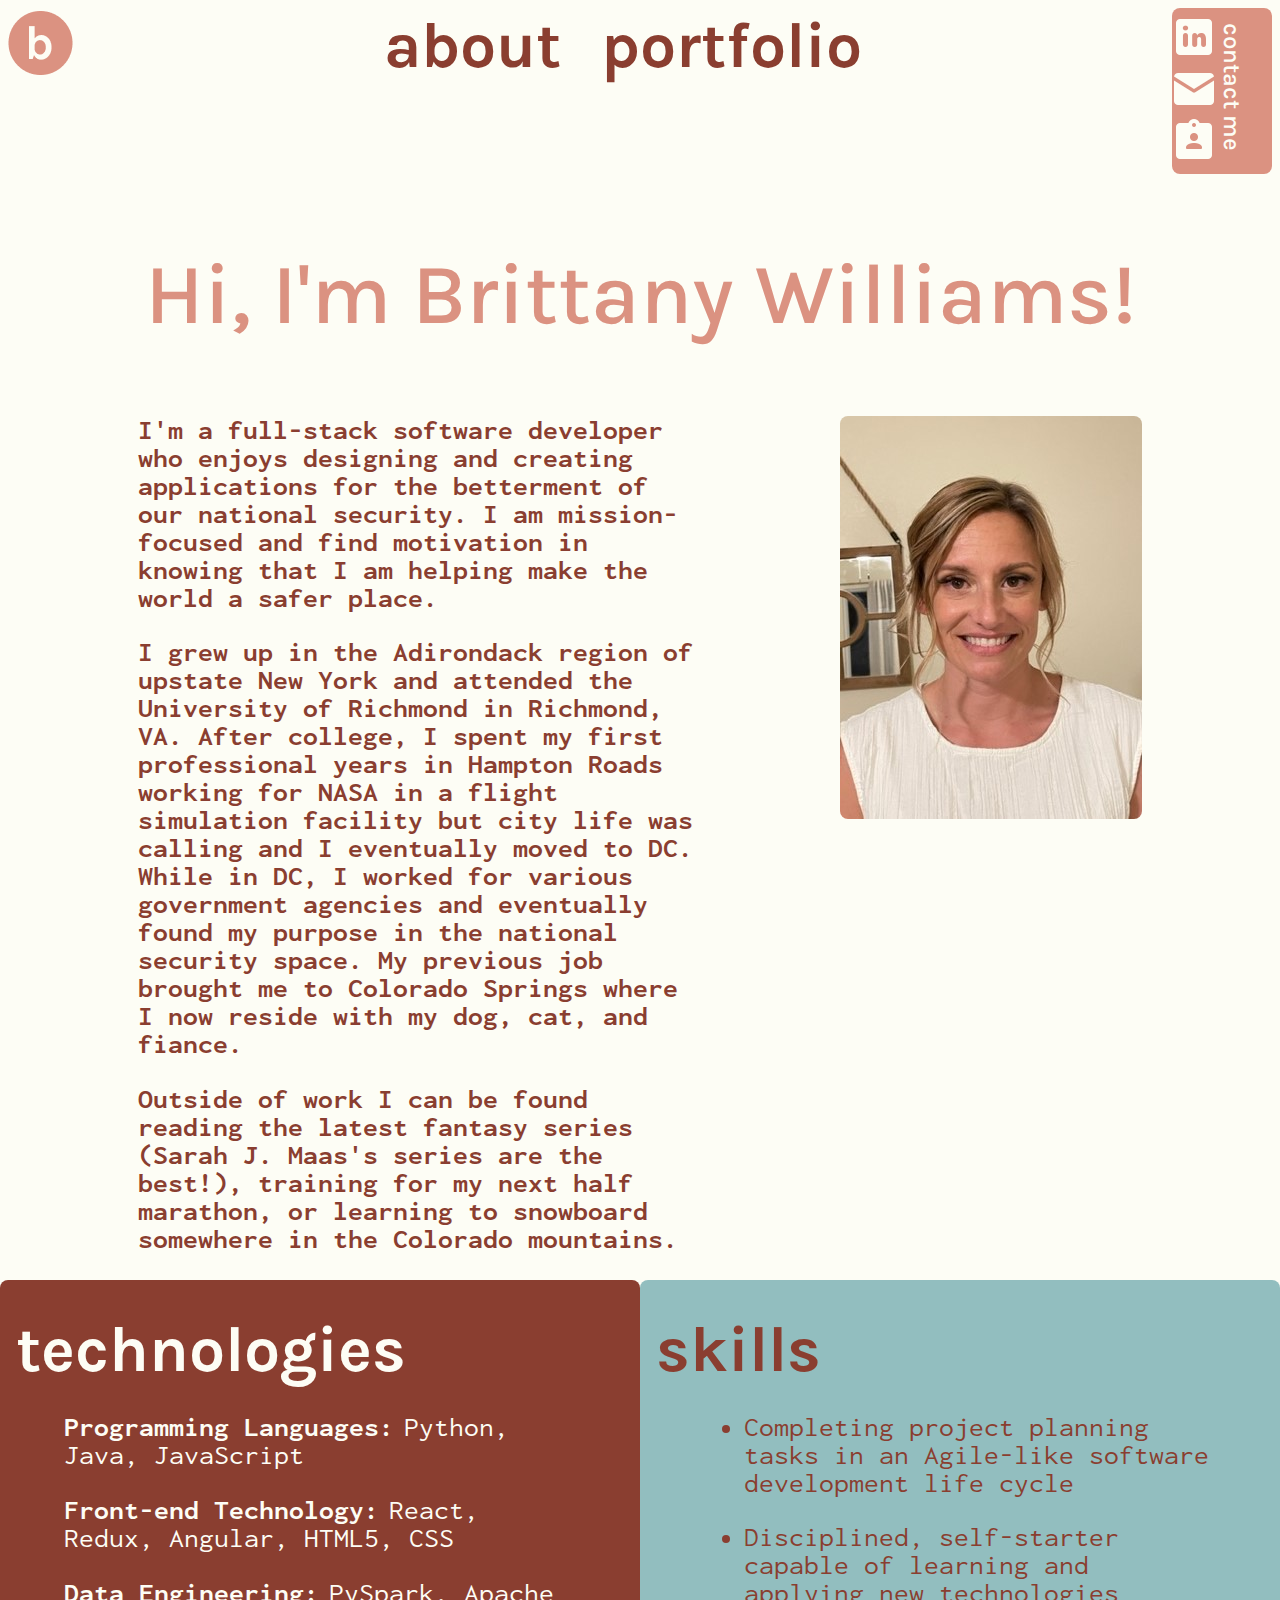
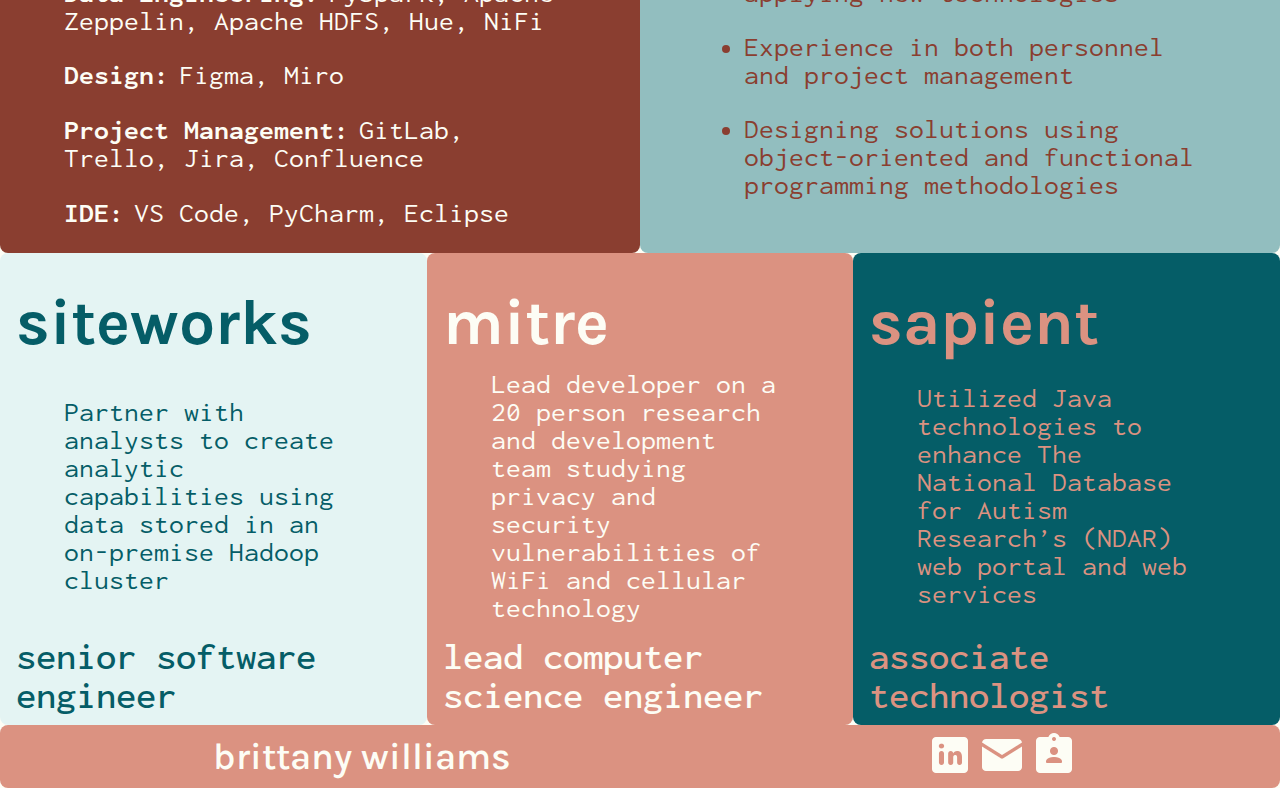
==== about.html @ e021440d "initial commit" ====
<!DOCTYPE HTML>

<head>
  <title>Brittany Williams</title>
  <link rel="icon" type="image/png" href="images/logo.png">
  <link rel="stylesheet" type="text/css" href="css/style.css">
  <link rel="stylesheet" href="https://fonts.googleapis.com/css?family=Karla">
  <link rel="stylesheet" href="https://fonts.googleapis.com/css?family=Inconsolata">
  <meta name="viewport" content="width=device-width, initial-scale=1, minimum-scale=1" />

</head>

<body class="eggshell">
  <nav>
    <a href="index.html"><img class="logo" src="images/logo.png" /></a>
    <div id="menu">
      <h3 class="menuItem"><a class="brickText" href="#">about</a></h3>
      <h3 class="menuItem"><a class="brickText" href="#">portfolio</a></h3>
    </div>
    <div id="socials" class="salmon">
      <div class="column">
        <a href="https://www.linkedin.com/in/brittany-opal-williams/" target="_blank" rel="noopener noreferrer"><img
            src="images/LinkedIn.png" /></a>
        <a href="mailto:brittany.o.williams@gmail.com"><img src="images/Email.png" /></a>
        <a href="https://docs.google.com/document/d/1N_gZZdpuDyimr1k2vZnnKo65q3rNtXK2901FrRV--wQ/edit?usp=sharing"
          target="_blank" rel="noopener noreferrer"><img src="images/CV.png" /></a>
      </div>
      <div id="contact">
        <h6 class="contactMe">contact me</h6>
      </div>
    </div>
  </nav>

  <section id="bio">
    <h2 class="salmonText">Hi, I'm Brittany Williams!</h2>
    <div id="aboutme">
      <div>
        <h3 class="brickText body">I'm a full-stack software developer who enjoys designing and creating applications for
          the betterment of our national security. I am mission-focused and find motivation in knowing that I am helping
          make the world a safer place.</h3>
        <h3 class="brickText body">I grew up in the Adirondack region of upstate New York and attended the University of
          Richmond in Richmond, VA. After college, I spent my first professional years in Hampton Roads working for NASA in a flight simulation facility but city life was calling and I eventually moved to DC. While in DC, I worked for various government agencies and eventually found my
          purpose in the national security space. My previous job brought me to Colorado Springs where I now reside with
          my dog, cat, and fiance.</h3>
        <h3 class="brickText body">Outside of work I can be found reading the latest fantasy series (Sarah J. Maas's
          series are the best!),
          training for my next half marathon, or learning to snowboard somewhere in the Colorado mountains.</h3>
      </div>
      <img id="photo" src="images/photo.jpg" />
    </div>
  </section>

  <section id="skills">
    <div id="tech" class="brick">
      <h3 class="eggshellText">technologies</h3>
      <div>
        <p class="body eggshellText"><span class="label">Programming Languages:</span>Python, Java, JavaScript</p>
        <p class="body eggshellText"><span class="label">Front-end Technology:</span>React, Redux, Angular, HTML5, CSS</p>
        <p class="body eggshellText"><span class="label">Data Engineering:</span>PySpark, Apache Zeppelin, Apache HDFS, Hue, NiFi</p>
        <p class="body eggshellText"><span class="label">Design:</span>Figma, Miro</p>
        <p class="body eggshellText"><span class="label">Project Management:</span>GitLab, Trello, Jira, Confluence</p>
        <p class="body eggshellText"><span class="label">IDE:</span>VS Code, PyCharm, Eclipse</p>
      </div>
    </div>

    <div id="softskills" class="lightteal">
      <h3 class="brickText">skills</h3>
      <ul>
        <li class="body brickText">Completing project planning tasks in an Agile-like software development life cycle
        </li>
        <li class="body brickText">Disciplined, self-starter capable of learning and applying new technologies</li>
        <li class="body brickText">Experience in both personnel and project management</li>
        <li class="body brickText">Designing solutions using object-oriented and functional programming methodologies
        </li>
      </ul>
    </div>

  </section>

  <section id="jobs">
    <div id="siteworks" class="greyblue tealText">
      <h3>siteworks</h3>
      <p class="body">Partner with analysts to create analytic capabilities using data stored in an on-premise Hadoop
        cluster</p>
      <h4 class="sub">senior software engineer</h4>
    </div>
    <div id="mitre" class="salmon eggshellText">
      <h3>mitre</h3>
      <p class="body">Lead developer on a 20 person research and development team studying privacy and security
        vulnerabilities of
        WiFi and cellular technology</p>
      <h4 class="sub">lead computer science engineer</h4>
    </div>
    <div id="sapient" class="teal salmonText">
      <h3>sapient</h3>
      <p class="body">Utilized Java technologies to enhance The National Database for Autism Research’s (NDAR) web
        portal and web
        services</p>
      <h4 class="sub">associate technologist</h4>
    </div>

  </section>

  <footer class="salmon">
    <h6 class="eggshellText">brittany williams</h6>
    <div>
      <a href="https://www.linkedin.com/in/brittany-opal-williams/" target="_blank" rel="noopener noreferrer"><img
          src="images/LinkedIn.png" /></a>
      <a href="mailto:brittany.o.williams@gmail.com"><img src="images/Email.png" /></a>
      <a href="https://docs.google.com/document/d/1N_gZZdpuDyimr1k2vZnnKo65q3rNtXK2901FrRV--wQ/edit?usp=sharing"
        target="_blank" rel="noopener noreferrer"><img src="images/CV.png" /></a>
    </div>
  </footer>
</body>

</html>
---- css/style.css ----
/* Colors */
.eggshell {
    background-color: #FDFDF5;
    
}

.eggshellText{
    color: #FDFDF5
}

.brick {
    background-color: #8A3E30;
}

.brickText {
    color: #8A3E30;
}

.salmon {
    background-color: #db9281;
}

.salmonText {
    color: #db9281;
}


.greyblue {
    background-color: #e4f4f3;
}

.greyblueText{
    color: #e4f4f3;
}

.lightteal {
    background-color: #92bebf;
}

.lighttealText{
    color: #92bebf;
}

.teal {
    background-color: #055d67;
}

.tealText{
    color: #055d67;
}
/* Typography */
h1 {
    font-family: Karla, sans-serif;
    font-size: 84pt;
    font-weight: bold;
}

h2 {
    font-family: Karla, sans-serif;
    font-size: 64pt;
    font-weight: 550;
}

h2.sub {
    font-family: Inconsolata, Courier, monospace;
    font-size: 48pt;
    font-weight: 550;
    font-stretch: semi-expanded;
}

h3 {
    font-family: Karla, sans-serif;
    font-size: 48pt;
    font-weight: bold;
}

h3.sub {
    font-family: Inconsolata, Courier, monospace;
    font-size: 36pt;
    font-weight: 550;
    font-stretch: semi-expanded;
}

h4 {
    font-family: Karla, sans-serif;
    font-size: 40pt;
    font-weight: 550;
}

h4.sub{
    font-family: Inconsolata, Courier, monospace;
    font-size: 28pt;
    font-weight: 550;
    font-stretch: semi-expanded;
}
h5 {
    font-family: Karla, sans-serif;
    font-size: 36pt;
}

h6 {
    font-family: Karla, sans-serif;
    font-size: 28pt;
    font-weight: 550;
}


.buttonLabel {
    font-family: Karla, sans-serif;
    font-size:26pt;
    font-weight: bold;
}

.body {
    font-family: Inconsolata;
    font-stretch: semi-expanded;
    font-size: 20pt;
}
/* Whole Document Styles */
body{
    margin: 8px 0px 0px 0px;

}
/* Nav Styles */
nav{
    display: flex;
    align-items: flex-start;
    justify-content: space-between;
    margin: 0px 8px;
}

#menu{
    display: flex;
}

.menuItem{
    margin: 0px 20px;
}
a.brickText{
    text-decoration: none;
    color:#8A3E30
}

.logo{
    object-fit: scale-down;
}

#socials{
    display:flex;
    width: 100px;
    justify-content: center;
    border-radius: 8px;
    padding: 5px 0px;
}

.column{
    display:flex;
    flex-direction: column;
}
#contact{
    padding: 10px 0px;
}
.contactMe{
    color:#FDFDF5;
    writing-mode: vertical-rl;
    margin: 0px;
    font-size: 24px;
}

/* Intro */
#intro{
    display: flex;
    flex-direction: column;
    align-items: center;
}

#intro > h2, #intro > h4 {
    margin: 0px;
}

#summary{
    margin: 0px 12%;
}

#summary > h3{
    margin: 0px;
}

#buttons{
    display: flex;
    margin: 16px;
    justify-content: space-evenly;
}

#buttons > a{
    border-radius: 8px;
    padding: 16px;
    margin: 15px;
}
/* Content--Bio */
#bio{
    display: flex;
    flex-direction: column;
    align-items: center;
    padding: 0px 138px;
}

#photo{
    object-fit: scale-down;
    margin-left: 138px;
    border-radius: 8px;
}

#aboutme{
    display: flex;
    align-items: flex-start;
}

#aboutme > div > h3:first-child{
    margin-top: 0px;
}

/* Skills Section */
#skills, #ux_projects{
    display: flex;
}

#ux_projects > div{
    display: flex;
    flex-direction: column;
    justify-content: space-between;
    border-radius: 8px;
}

/* #ux_projects > div > img{
    object-fit: scale-down;
} */

#tech, #running-start{
    width: 50%;
    border-radius: 8px;
}

#softskills, #nsa{
    width: 50%;
    border-radius: 8px;
}

#skills > div > h3, #jobs > div > h3, #running-start > h3, #nsa > h3, #dev_projects > div > h3{
    margin-top: 32px;
    margin-left: 16px;
    margin-bottom: 0px;
}

#tech > div{
    margin: 0px 64px;
}

#softskills > ul{
    margin-top: 0px;
    margin-bottom: 20px;
    margin-left: 64px;
    margin-right: 64px;
}

#running-start > div, #nsa > div{
    margin:auto;
}

#softskills > ul > li{
    padding-top: 26px;
}

.label{
    font-weight: bold;
    padding-right: 10px;
}

/* Jobs Section */
#jobs, #dev_projects{
    display:grid;
    grid-auto-flow: column;
    grid-auto-columns: 1fr;
}

#jobs > div > p{
    margin: 10px 64px;
}

#dev_projects > div > p{
    margin: 64px 64px;
}

#jobs > div, #dev_projects > div{
    display:flex;
    flex-direction: column;
    justify-content: space-between;
    border-radius: 8px;
}

#jobs > div > h4, #dev_projects > div > h4, #ux_projects > div > h4{
    margin: 5px 16px;
    padding-bottom: 5px;
}

/* Footer */

footer{
    display: flex;
    justify-content: space-around;
    align-items: center;
    border-radius: 8px;
}

footer > h6{
    margin: 10px;
}

/* Case Study Styles */
.cs-intro-photo{
    object-fit: scale-down;
    border-radius: 8px;
    margin-left: 20px;
    width: 50%;

}
.cs-section{
    display: flex;
    flex-direction: column;
    align-items: center;
    padding: 0px 64px;
}
.cs-section > h2{
    margin: 30px 0px;
}
.description{
    display: flex;
    align-items: flex-start;
}
.description > div > h3:first-child{
    margin-top: 0px;
}
.divider{
    margin: 10px 0px;
    padding: 5px 0px;
    text-align: center;
}
.summary{
    display: grid;
    grid-template-columns: 1fr 1fr 1fr 1fr 1fr 1fr;
}
.summary > div{
    display: flex;
    flex-direction: column;
}
.summary > div > h6{
    margin: 0px 5px;
    font-weight: bold;
    font-size: 22pt;
    padding: 16px;
    border-radius: 8px;
    text-align: center;
}

.summary > div > ul{
    padding-right: 5px;
}
/* Responsive Web Design Media Queries */
@media screen and (max-width: 600px){
    #menu {
        display: flex;
        flex-direction: column;
        align-items: center;
    }

    #aboutme{
        flex-direction: column;
        align-items: center;
    }

    #bio > h2 {
        margin: 20px 0px;
    }
    #bio{
        padding: 0px 64px;
    }
    #photo{
        margin-left: 0px;
        margin-bottom: 20px;
    }
    #skills, #ux_projects{
        flex-direction: column;
    }
    #tech, #softskills, #running-start, #nsa{
        width:100%
    }
    #jobs, #dev_projects{
        grid-auto-flow: unset;
    }
    #intro > h2{
        text-align: center;
    }
    #intro{
        margin-top: 20px;
    }
    .description{
        flex-direction: column-reverse;
        align-items: center;
    }
    .cs-intro-photo{
        margin-left: 0px;
        margin-bottom: 30px;
    }
    .cs-section > h2{
        text-align: center;
    }
    .summary{
        grid-template-columns: 1fr 1fr;
    }
    
}
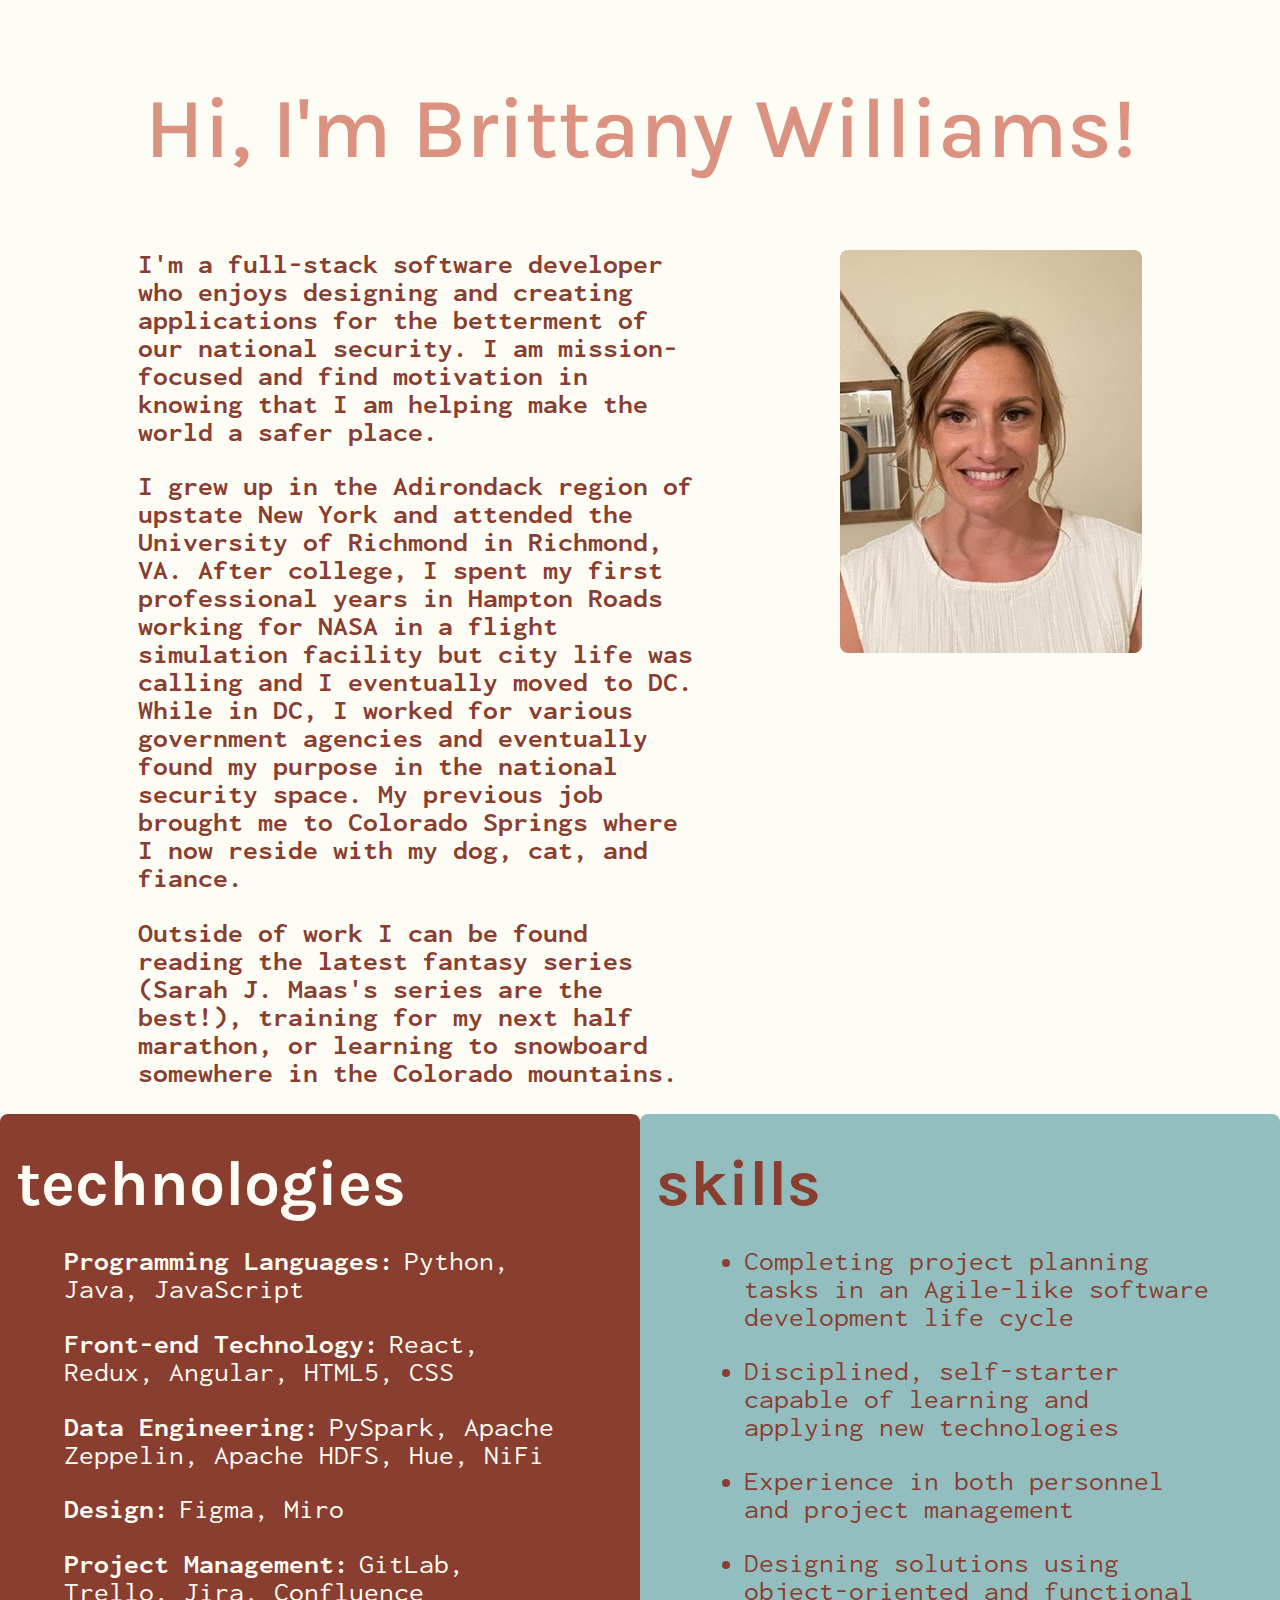
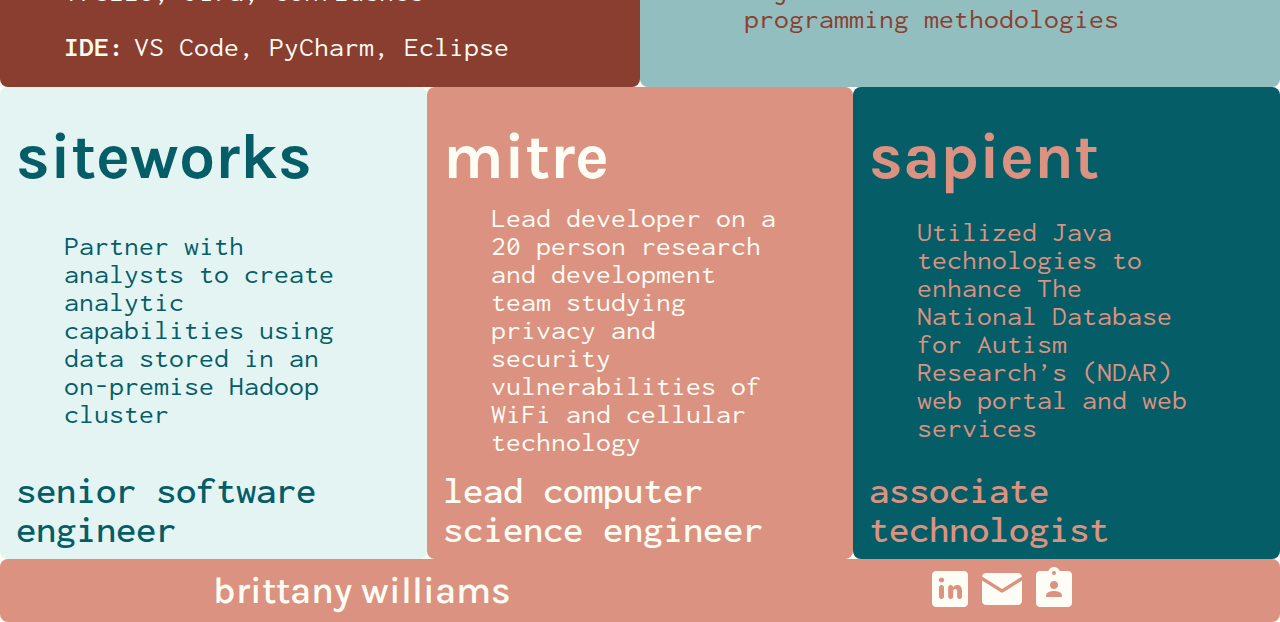
==== commit aff8656f: "reusable header/footer" ====
--- a/about.html
+++ b/about.html
@@ -7,29 +7,13 @@
   <link rel="stylesheet" href="https://fonts.googleapis.com/css?family=Karla">
   <link rel="stylesheet" href="https://fonts.googleapis.com/css?family=Inconsolata">
   <meta name="viewport" content="width=device-width, initial-scale=1, minimum-scale=1" />
+  <script src="components/header.js" type="text/javascript" defer></script>
+  <script src="components/footer.js" type="text/javascript" defer></script>
 
 </head>
 
 <body class="eggshell">
-  <nav>
-    <a href="index.html"><img class="logo" src="images/logo.png" /></a>
-    <div id="menu">
-      <h3 class="menuItem"><a class="brickText" href="#">about</a></h3>
-      <h3 class="menuItem"><a class="brickText" href="#">portfolio</a></h3>
-    </div>
-    <div id="socials" class="salmon">
-      <div class="column">
-        <a href="https://www.linkedin.com/in/brittany-opal-williams/" target="_blank" rel="noopener noreferrer"><img
-            src="images/LinkedIn.png" /></a>
-        <a href="mailto:brittany.o.williams@gmail.com"><img src="images/Email.png" /></a>
-        <a href="https://docs.google.com/document/d/1N_gZZdpuDyimr1k2vZnnKo65q3rNtXK2901FrRV--wQ/edit?usp=sharing"
-          target="_blank" rel="noopener noreferrer"><img src="images/CV.png" /></a>
-      </div>
-      <div id="contact">
-        <h6 class="contactMe">contact me</h6>
-      </div>
-    </div>
-  </nav>
+  <header-component></header-component>
 
   <section id="bio">
     <h2 class="salmonText">Hi, I'm Brittany Williams!</h2>
@@ -101,16 +85,7 @@
 
   </section>
 
-  <footer class="salmon">
-    <h6 class="eggshellText">brittany williams</h6>
-    <div>
-      <a href="https://www.linkedin.com/in/brittany-opal-williams/" target="_blank" rel="noopener noreferrer"><img
-          src="images/LinkedIn.png" /></a>
-      <a href="mailto:brittany.o.williams@gmail.com"><img src="images/Email.png" /></a>
-      <a href="https://docs.google.com/document/d/1N_gZZdpuDyimr1k2vZnnKo65q3rNtXK2901FrRV--wQ/edit?usp=sharing"
-        target="_blank" rel="noopener noreferrer"><img src="images/CV.png" /></a>
-    </div>
-  </footer>
+  <footer-component></footer-component>
 </body>
 
 </html>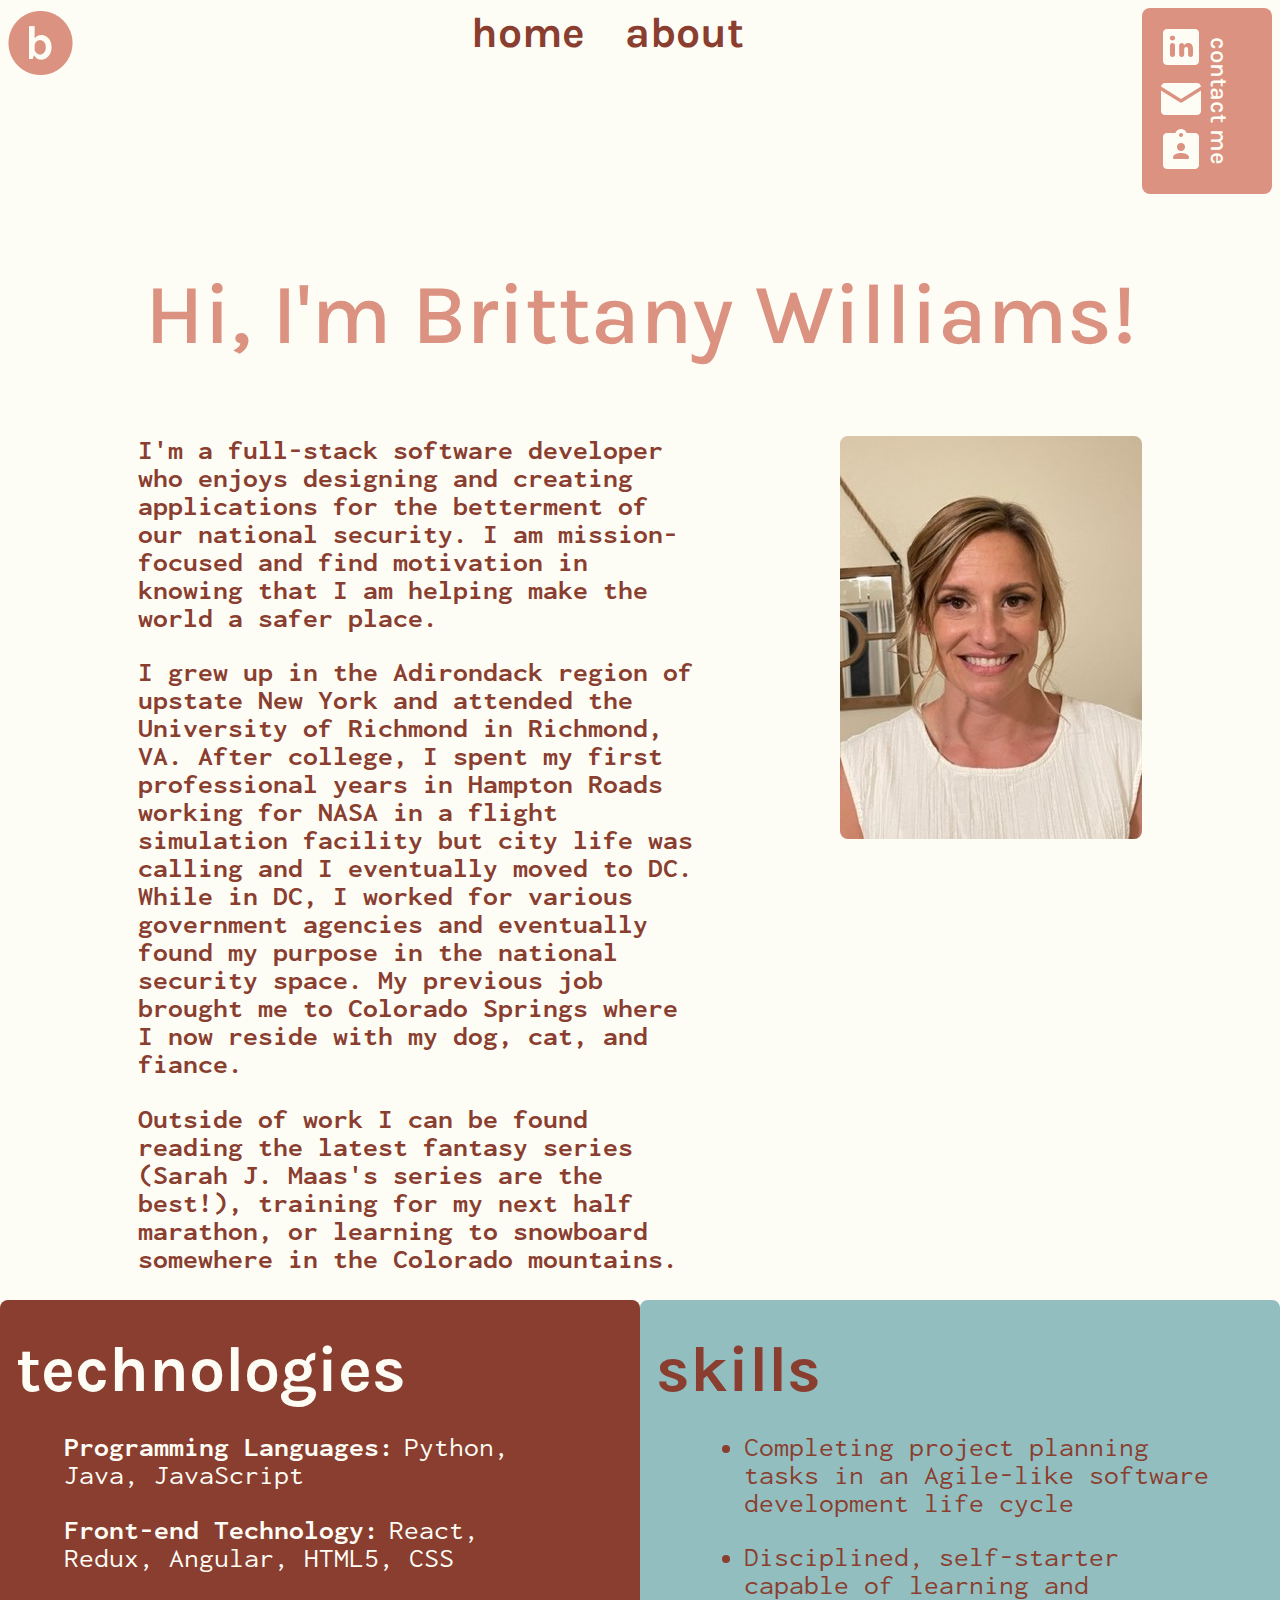
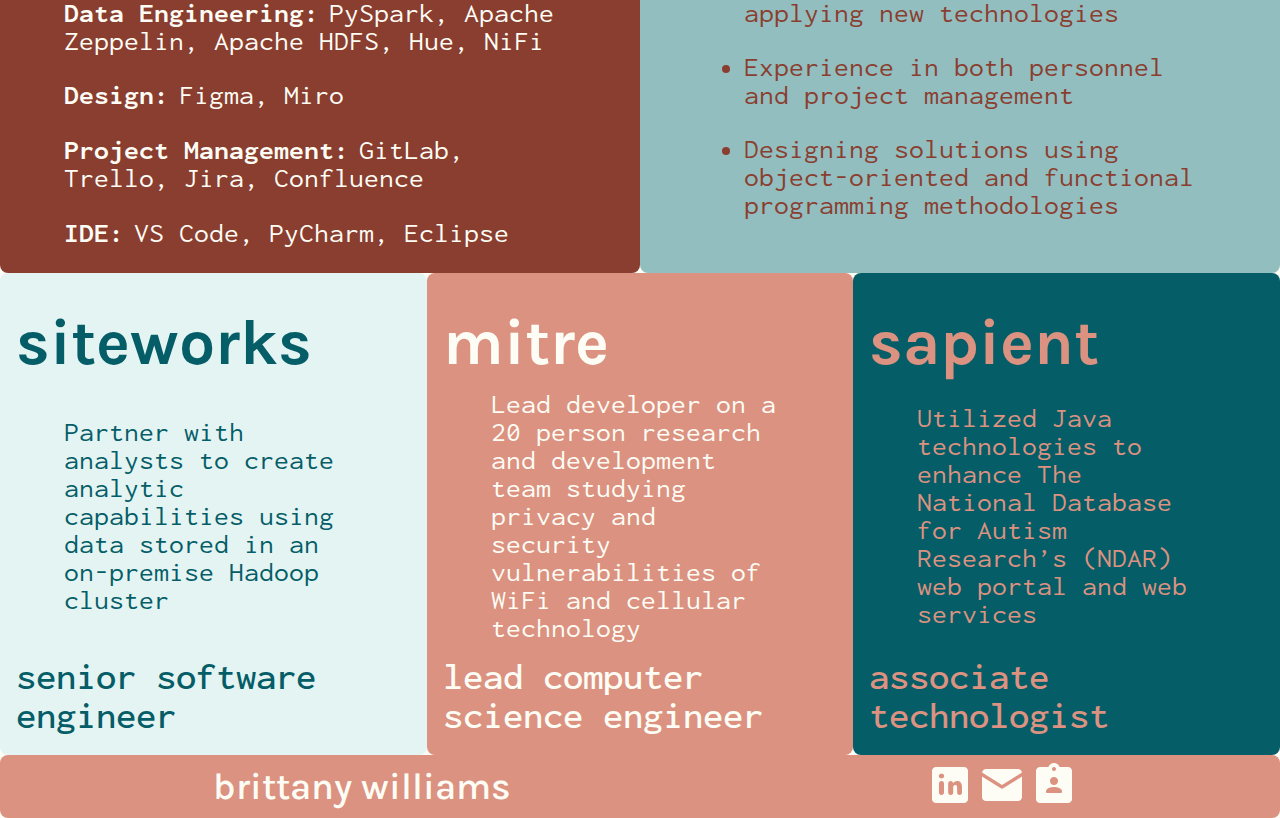
==== commit 4ba45193: "added google analytics tags" ====
--- a/about.html
+++ b/about.html
@@ -1,6 +1,15 @@
 <!DOCTYPE HTML>
 
 <head>
+  <!-- Google tag (gtag.js) -->
+  <script async src="https://www.googletagmanager.com/gtag/js?id=G-4834Q5YLZ2"></script>
+  <script>
+    window.dataLayer = window.dataLayer || [];
+    function gtag() { dataLayer.push(arguments); }
+    gtag('js', new Date());
+
+    gtag('config', 'G-4834Q5YLZ2');
+  </script>
   <title>Brittany Williams</title>
   <link rel="icon" type="image/png" href="images/logo.png">
   <link rel="stylesheet" type="text/css" href="css/style.css">
@@ -19,11 +28,14 @@
     <h2 class="salmonText">Hi, I'm Brittany Williams!</h2>
     <div id="aboutme">
       <div>
-        <h3 class="brickText body">I'm a full-stack software developer who enjoys designing and creating applications for
+        <h3 class="brickText body">I'm a full-stack software developer who enjoys designing and creating applications
+          for
           the betterment of our national security. I am mission-focused and find motivation in knowing that I am helping
           make the world a safer place.</h3>
         <h3 class="brickText body">I grew up in the Adirondack region of upstate New York and attended the University of
-          Richmond in Richmond, VA. After college, I spent my first professional years in Hampton Roads working for NASA in a flight simulation facility but city life was calling and I eventually moved to DC. While in DC, I worked for various government agencies and eventually found my
+          Richmond in Richmond, VA. After college, I spent my first professional years in Hampton Roads working for NASA
+          in a flight simulation facility but city life was calling and I eventually moved to DC. While in DC, I worked
+          for various government agencies and eventually found my
           purpose in the national security space. My previous job brought me to Colorado Springs where I now reside with
           my dog, cat, and fiance.</h3>
         <h3 class="brickText body">Outside of work I can be found reading the latest fantasy series (Sarah J. Maas's
@@ -39,8 +51,10 @@
       <h3 class="eggshellText">technologies</h3>
       <div>
         <p class="body eggshellText"><span class="label">Programming Languages:</span>Python, Java, JavaScript</p>
-        <p class="body eggshellText"><span class="label">Front-end Technology:</span>React, Redux, Angular, HTML5, CSS</p>
-        <p class="body eggshellText"><span class="label">Data Engineering:</span>PySpark, Apache Zeppelin, Apache HDFS, Hue, NiFi</p>
+        <p class="body eggshellText"><span class="label">Front-end Technology:</span>React, Redux, Angular, HTML5, CSS
+        </p>
+        <p class="body eggshellText"><span class="label">Data Engineering:</span>PySpark, Apache Zeppelin, Apache HDFS,
+          Hue, NiFi</p>
         <p class="body eggshellText"><span class="label">Design:</span>Figma, Miro</p>
         <p class="body eggshellText"><span class="label">Project Management:</span>GitLab, Trello, Jira, Confluence</p>
         <p class="body eggshellText"><span class="label">IDE:</span>VS Code, PyCharm, Eclipse</p>
--- a/css/style.css
+++ b/css/style.css
@@ -135,6 +135,7 @@
 
 .menuItem{
     margin: 0px 20px;
+    font-size: 32pt;
 }
 a.brickText{
     text-decoration: none;
@@ -148,9 +149,10 @@
 #socials{
     display:flex;
     width: 100px;
-    justify-content: center;
-    border-radius: 8px;
-    padding: 5px 0px;
+    justify-content: space-evenly;
+    border-radius: 8px;
+    padding: 15px;
+    align-items: center;
 }
 
 .column{
@@ -179,7 +181,8 @@
 }
 
 #summary{
-    margin: 0px 12%;
+    margin: 32px 25%;
+    text-align: center;
 }
 
 #summary > h3{
@@ -188,7 +191,7 @@
 
 #buttons{
     display: flex;
-    margin: 16px;
+    margin-bottom: 16px;
     justify-content: space-evenly;
 }
 
@@ -299,7 +302,7 @@
 }
 
 #jobs > div > h4, #dev_projects > div > h4, #ux_projects > div > h4{
-    margin: 5px 16px;
+    margin: 5px 16px 15px 16px;
     padding-bottom: 5px;
 }
 
@@ -328,7 +331,7 @@
     display: flex;
     flex-direction: column;
     align-items: center;
-    padding: 0px 64px;
+    padding: 0px 64px 32px 64px;
 }
 .cs-section > h2{
     margin: 30px 0px;
@@ -337,17 +340,35 @@
     display: flex;
     align-items: flex-start;
 }
-.description > div > h3:first-child{
+
+.abstract{
+    width: 50%;
+}
+/* .description > div > h3:first-child{
     margin-top: 0px;
 }
+.description > div > h3 {
+    display: flex;
+} */
+.descriptionGrid{
+    display: grid;
+    grid-template-columns: 25% 75%;
+}
+
+.descriptionGrid > span, .descriptionGrid > div {
+    margin-bottom: 20px;
+    font-weight: bold;
+}
 .divider{
-    margin: 10px 0px;
+    margin: 0px;
     padding: 5px 0px;
     text-align: center;
+    border-radius: 8px;
 }
 .summary{
     display: grid;
     grid-template-columns: 1fr 1fr 1fr 1fr 1fr 1fr;
+    margin-top: 32px;
 }
 .summary > div{
     display: flex;
@@ -365,6 +386,48 @@
 .summary > div > ul{
     padding-right: 5px;
 }
+
+.card{
+    display: grid;
+    grid-template-columns: 1fr 1fr;
+    padding: 20px 0px;
+}
+
+.cardimgdiv {
+    padding: 0px 64px;
+    text-align: center;
+}
+
+.cardimgdiv > img{
+    border-radius: 8px;
+}
+
+.cardtextdiv{
+    padding: 0px 64px;
+}
+
+/* Image Modal CSS Styles */
+.modal{
+    display: none;
+    position: fixed;
+    z-index: 1;
+    left: 0;
+    top: 0;
+    width: 100%;
+    height: 100%;
+    overflow: auto;
+    background-color: rgba(5, 93, 103, 0.6);
+}
+
+.modal-content {
+    background-color: #FDFDF5;
+    margin: 5% auto; /* 15% from the top and centered */
+    padding: 20px;
+    border: 5pt solid #db9281;
+    border-radius: 8px;
+    width: fit-content;
+}
+
 /* Responsive Web Design Media Queries */
 @media screen and (max-width: 600px){
     #menu {
